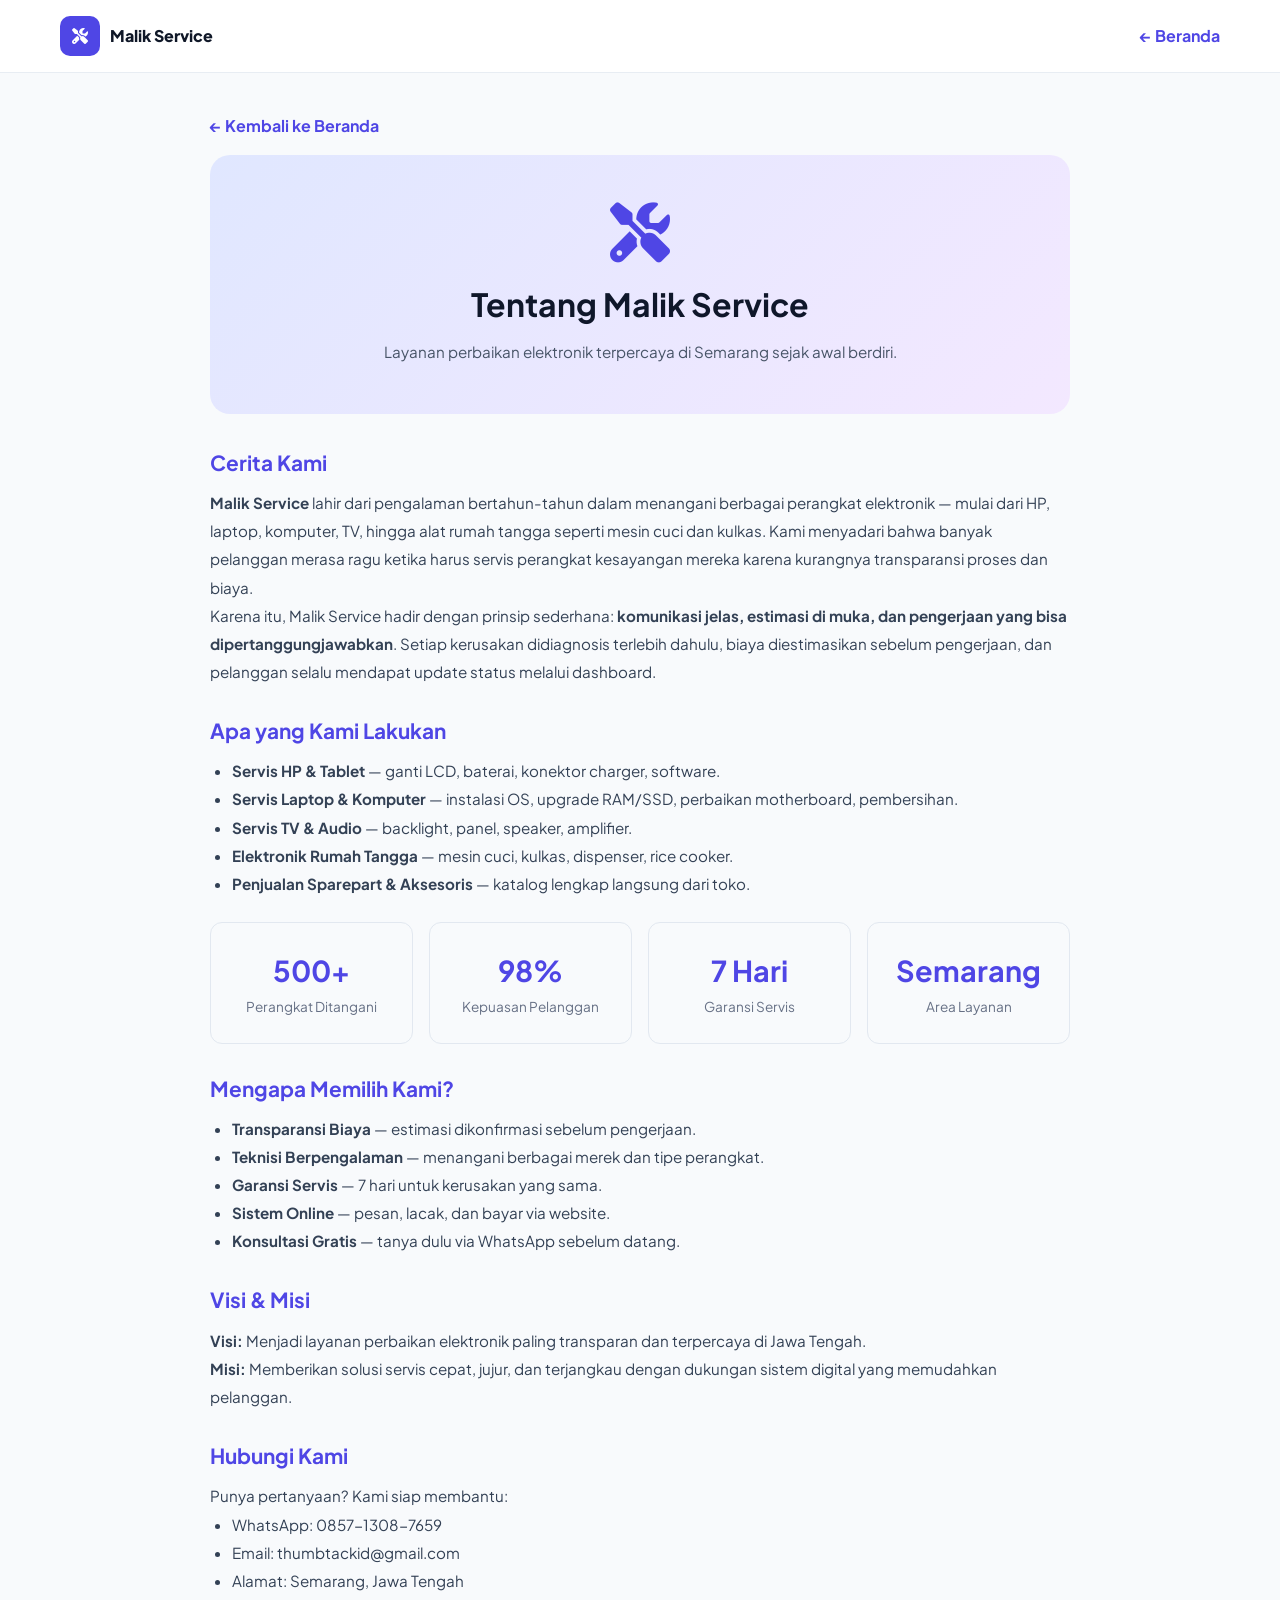
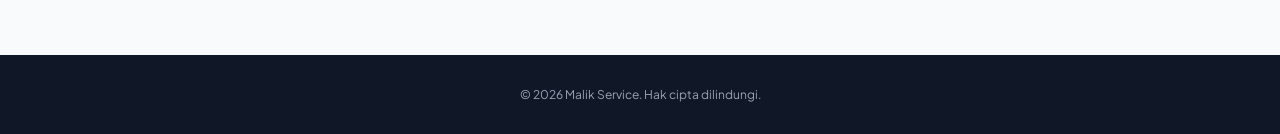
==== about.html @ 2bfe03bf "Add files via upload" ====
<!DOCTYPE html>
<html lang="id">
<head>
  <meta charset="UTF-8">
  <meta name="viewport" content="width=device-width, initial-scale=1.0">
  <title>Tentang Kami • Malik Service</title>
  <meta name="description" content="Tentang Malik Service — layanan perbaikan elektronik terpercaya di Semarang dengan teknisi berpengalaman.">
  <link rel="canonical" href="https://malikservice.my.id/about.html">
  <link rel="stylesheet" href="./css/style.css">
  <link rel="stylesheet" href="https://cdnjs.cloudflare.com/ajax/libs/font-awesome/6.5.1/css/all.min.css">
  <style>
    .about-wrap { max-width: 900px; margin: 40px auto; padding: 0 20px; }
    .about-wrap h1 { font-size: 2rem; margin-bottom: 8px; }
    .about-wrap h2 { font-size: 1.3rem; margin: 28px 0 10px; color: var(--primary); }
    .about-wrap p, .about-wrap li { font-size: 0.95rem; color: #334155; line-height: 1.85; }
    .about-wrap ul { margin-left: 22px; }
    .about-hero { background: linear-gradient(135deg, #e0e7ff, #f3e8ff); padding: 48px 24px; border-radius: 20px; text-align: center; margin-bottom: 32px; }
    .about-hero i { font-size: 60px; color: var(--primary); margin-bottom: 16px; }
    .back { display: inline-block; margin-bottom: 16px; color: var(--primary); font-weight: 700; text-decoration: none; }
    .grid-stats { display: grid; grid-template-columns: repeat(auto-fit, minmax(180px, 1fr)); gap: 16px; margin: 24px 0; }
    .stat-box { padding: 24px; border: 1px solid var(--border); border-radius: 12px; text-align: center; }
    .stat-box strong { display: block; font-size: 1.8rem; color: var(--primary); }
  </style>
</head>
<body>
  <nav class="navbar" style="position: sticky; top:0; background:#fff; z-index:10; border-bottom:1px solid #e8edf3;">
    <div class="container nav-inner" style="display:flex; justify-content:space-between; align-items:center; max-width:1200px; margin:auto; padding:16px 20px;">
      <a href="./index.html" class="brand" style="display:flex; align-items:center; gap:10px; font-weight:800; color:#101828; text-decoration:none;">
        <div style="width:40px; height:40px; background:#4f46e5; color:#fff; border-radius:10px; display:grid; place-items:center;"><i class="fa-solid fa-screwdriver-wrench"></i></div>
        Malik Service
      </a>
      <a href="./index.html" style="color:#4f46e5; font-weight:700; text-decoration:none;">← Beranda</a>
    </div>
  </nav>

  <main class="about-wrap">
    <a href="./index.html" class="back">← Kembali ke Beranda</a>

    <div class="about-hero">
      <i class="fa-solid fa-screwdriver-wrench"></i>
      <h1>Tentang Malik Service</h1>
      <p style="color: #475467;">Layanan perbaikan elektronik terpercaya di Semarang sejak awal berdiri.</p>
    </div>

    <h2>Cerita Kami</h2>
    <p><strong>Malik Service</strong> lahir dari pengalaman bertahun-tahun dalam menangani berbagai perangkat elektronik — mulai dari HP, laptop, komputer, TV, hingga alat rumah tangga seperti mesin cuci dan kulkas. Kami menyadari bahwa banyak pelanggan merasa ragu ketika harus servis perangkat kesayangan mereka karena kurangnya transparansi proses dan biaya.</p>
    <p>Karena itu, Malik Service hadir dengan prinsip sederhana: <strong>komunikasi jelas, estimasi di muka, dan pengerjaan yang bisa dipertanggungjawabkan</strong>. Setiap kerusakan didiagnosis terlebih dahulu, biaya diestimasikan sebelum pengerjaan, dan pelanggan selalu mendapat update status melalui dashboard.</p>

    <h2>Apa yang Kami Lakukan</h2>
    <ul>
      <li><strong>Servis HP & Tablet</strong> — ganti LCD, baterai, konektor charger, software.</li>
      <li><strong>Servis Laptop & Komputer</strong> — instalasi OS, upgrade RAM/SSD, perbaikan motherboard, pembersihan.</li>
      <li><strong>Servis TV & Audio</strong> — backlight, panel, speaker, amplifier.</li>
      <li><strong>Elektronik Rumah Tangga</strong> — mesin cuci, kulkas, dispenser, rice cooker.</li>
      <li><strong>Penjualan Sparepart & Aksesoris</strong> — katalog lengkap langsung dari toko.</li>
    </ul>

    <div class="grid-stats">
      <div class="stat-box"><strong>500+</strong><span style="color:#667085; font-size:0.85rem;">Perangkat Ditangani</span></div>
      <div class="stat-box"><strong>98%</strong><span style="color:#667085; font-size:0.85rem;">Kepuasan Pelanggan</span></div>
      <div class="stat-box"><strong>7 Hari</strong><span style="color:#667085; font-size:0.85rem;">Garansi Servis</span></div>
      <div class="stat-box"><strong>Semarang</strong><span style="color:#667085; font-size:0.85rem;">Area Layanan</span></div>
    </div>

    <h2>Mengapa Memilih Kami?</h2>
    <ul>
      <li><strong>Transparansi Biaya</strong> — estimasi dikonfirmasi sebelum pengerjaan.</li>
      <li><strong>Teknisi Berpengalaman</strong> — menangani berbagai merek dan tipe perangkat.</li>
      <li><strong>Garansi Servis</strong> — 7 hari untuk kerusakan yang sama.</li>
      <li><strong>Sistem Online</strong> — pesan, lacak, dan bayar via website.</li>
      <li><strong>Konsultasi Gratis</strong> — tanya dulu via WhatsApp sebelum datang.</li>
    </ul>

    <h2>Visi & Misi</h2>
    <p><strong>Visi:</strong> Menjadi layanan perbaikan elektronik paling transparan dan terpercaya di Jawa Tengah.</p>
    <p><strong>Misi:</strong> Memberikan solusi servis cepat, jujur, dan terjangkau dengan dukungan sistem digital yang memudahkan pelanggan.</p>

    <h2>Hubungi Kami</h2>
    <p>Punya pertanyaan? Kami siap membantu:</p>
    <ul>
      <li>WhatsApp: <a href="https://wa.me/6285713087659">0857-1308-7659</a></li>
      <li>Email: <a href="mailto:thumbtackid@gmail.com">thumbtackid@gmail.com</a></li>
      <li>Alamat: Semarang, Jawa Tengah</li>
    </ul>
  </main>

  <footer class="footer" style="background:#101828; color:#98a2b3; padding:30px 0; margin-top:60px; text-align:center; font-size:12px;">
    <div class="container">© 2026 Malik Service. Hak cipta dilindungi.</div>
  </footer>
</body>
</html>
---- css/style.css ----
@import url('https://fonts.googleapis.com/css2?family=Plus+Jakarta+Sans:wght@400;500;600;700;800&display=swap');

:root {
  --primary: #4f46e5;
  --primary-hover: #4338ca;
  --primary-light: #e0e7ff;
  --secondary: #0ea5e9;
  --bg-main: #f8fafc;
  --bg-card: #ffffff;
  --text-main: #0f172a;
  --text-muted: #64748b;
  --border: #e2e8f0;
  --success: #10b981;
  --warning: #f59e0b;
  --danger: #ef4444;
  --radius-md: 12px;
  --radius-lg: 20px;
  --shadow-sm: 0 1px 3px rgba(0,0,0,0.05);
  --shadow-md: 0 4px 6px -1px rgba(0,0,0,0.1), 0 2px 4px -1px rgba(0,0,0,0.06);
  --shadow-lg: 0 10px 15px -3px rgba(0,0,0,0.1), 0 4px 6px -2px rgba(0,0,0,0.05);
}

* { margin: 0; padding: 0; box-sizing: border-box; font-family: 'Plus Jakarta Sans', sans-serif; }
html, body { overflow-x: hidden; }
body { background-color: var(--bg-main); color: var(--text-main); line-height: 1.6; }
a { text-decoration: none; color: inherit; }
.hidden { display: none !important; }
.container { max-width: 1200px; margin: 0 auto; padding: 0 24px; }

/* ====== BUTTONS ====== */
.btn { display: inline-flex; align-items: center; justify-content: center; gap: 8px; padding: 12px 24px; border-radius: var(--radius-md); font-weight: 600; cursor: pointer; border: none; transition: all 0.3s cubic-bezier(0.4, 0, 0.2, 1); font-size: 0.95rem; }
.btn:active { transform: scale(0.95); }
.btn-primary { background: linear-gradient(135deg, var(--primary), #7c3aed); color: white; box-shadow: 0 4px 12px rgba(79, 70, 229, 0.3); }
.btn-primary:hover { box-shadow: 0 6px 20px rgba(79, 70, 229, 0.4); transform: translateY(-2px); }
.btn-outline { background: transparent; border: 2px solid var(--border); color: var(--text-main); }
.btn-outline:hover { border-color: var(--primary); color: var(--primary); background: var(--primary-light); transform: translateY(-2px); }
.btn-danger { background: #fee2e2; color: var(--danger); }
.btn-danger:hover { background: var(--danger); color: white; transform: translateY(-2px); }
.btn-block { width: 100%; }

/* ====== CARDS ====== */
.card { background: var(--bg-card); border-radius: var(--radius-lg); padding: 32px; box-shadow: var(--shadow-sm); border: 1px solid var(--border); transition: all 0.3s ease; }
.card:hover { box-shadow: var(--shadow-lg); transform: translateY(-2px); }

/* ====== FORMS ====== */
.field { margin-bottom: 20px; }
.field label { display: block; font-weight: 600; font-size: 0.9rem; margin-bottom: 8px; color: var(--text-main); }
.field input, .field select, .field textarea { width: 100%; padding: 14px; border: 1.5px solid var(--border); border-radius: var(--radius-md); font-size: 0.95rem; transition: all 0.2s; background: var(--bg-main); }
.field input:focus, .field select:focus, .field textarea:focus { outline: none; border-color: var(--primary); background: #fff; box-shadow: 0 0 0 4px var(--primary-light); }
.grid-2 { display: grid; grid-template-columns: 1fr 1fr; gap: 20px; }

/* ====== AUTH PAGE ====== */
.auth-body { min-height: 100vh; display: flex; align-items: center; justify-content: center; background: linear-gradient(135deg, #e0e7ff 0%, #f3e8ff 100%); }
.auth-card { background: rgba(255, 255, 255, 0.9); backdrop-filter: blur(20px); padding: 40px; border-radius: var(--radius-lg); box-shadow: var(--shadow-lg); width: 100%; max-width: 440px; border: 1px solid rgba(255,255,255,0.5); animation: fadeInUp 0.6s ease; }
.auth-tabs { display: flex; background: var(--bg-main); border-radius: var(--radius-md); padding: 6px; margin-bottom: 24px; }
.auth-tab { flex: 1; padding: 10px; border: none; background: transparent; font-weight: 600; cursor: pointer; border-radius: 8px; color: var(--text-muted); transition: 0.3s; }
.auth-tab.active { background: white; color: var(--primary); box-shadow: var(--shadow-sm); }

/* ====== APP LAYOUT (Dashboard) ====== */
.app-body { display: flex; min-height: 100vh; background: var(--bg-main); }
.sidebar { width: 280px; background: white; border-right: 1px solid var(--border); padding: 24px; display: flex; flex-direction: column; position: fixed; height: 100%; z-index: 10; transition: all 0.3s ease; overflow-y: auto; }
.sidebar .brand { font-size: 1.4rem; font-weight: 800; margin-bottom: 40px; display: flex; align-items: center; gap: 12px; color: var(--primary); }
.side-nav { display: flex; flex-direction: column; gap: 8px; flex: 1; }
.side-nav a { padding: 14px 16px; border-radius: var(--radius-md); color: var(--text-muted); font-weight: 600; display: flex; align-items: center; gap: 12px; transition: 0.2s; }
.side-nav a:hover, .side-nav a.active { background: var(--primary-light); color: var(--primary); transform: translateX(4px); }
.main { flex: 1; margin-left: 280px; padding: 40px; width: calc(100% - 280px); min-width: 0; }
.topbar { display: flex; justify-content: space-between; align-items: center; margin-bottom: 32px; }

/* ====== TABLES ====== */
.table-wrap { width: 100%; overflow-x: auto; -webkit-overflow-scrolling: touch; border-radius: var(--radius-md); border: 1px solid var(--border); }
.table { width: 100%; min-width: 800px; border-collapse: collapse; background: white; }
.table th { text-align: left; padding: 16px; font-size: 0.85rem; text-transform: uppercase; color: var(--text-muted); border-bottom: 1px solid var(--border); background: var(--bg-main); white-space: nowrap; }
.table td { padding: 16px; border-bottom: 1px solid var(--border); font-size: 0.95rem; vertical-align: middle; }
.table select { padding: 8px; border-radius: 8px; border: 1px solid var(--border); font-weight: 600; }

/* ====== STATUS BADGES ====== */
.badge { display: inline-block; white-space: nowrap; padding: 6px 12px; border-radius: 20px; font-size: 0.8rem; font-weight: 700; animation: fadeIn 0.3s ease; }
.badge-pending { background: #fef3c7; color: #b45309; }
.badge-progress { background: #e0f2fe; color: #0369a1; }
.badge-done { background: #dcfce7; color: #15803d; }
.badge-danger { background: #fee2e2; color: #b91c1c; }

/* ====== CHAT WIDGET ====== */
.chat-container { display: flex; flex-direction: column; height: 450px; }
.chat-box { flex: 1; overflow-y: auto; padding: 20px; background: var(--bg-main); border-radius: var(--radius-md); display: flex; flex-direction: column; gap: 16px; margin-bottom: 16px; border: 1px solid var(--border); }
.chat-msg { max-width: 75%; padding: 14px 18px; border-radius: 20px; font-size: 0.95rem; box-shadow: var(--shadow-sm); position: relative; animation: popIn 0.3s ease; }
.chat-me { align-self: flex-end; background: var(--primary); color: white; border-bottom-right-radius: 4px; }
.chat-them { align-self: flex-start; background: white; border: 1px solid var(--border); border-bottom-left-radius: 4px; }
.chat-input { display: flex; gap: 12px; }

/* ====== MODAL CHECKOUT ====== */
.modal-overlay { position: fixed; top: 0; left: 0; right: 0; bottom: 0; background: rgba(0,0,0,0.5); z-index: 1000; display: flex; align-items: center; justify-content: center; padding: 16px; backdrop-filter: blur(4px); animation: fadeIn 0.3s ease; }
.modal-box { background: white; border-radius: 20px; width: 100%; max-width: 500px; max-height: 90vh; overflow-y: auto; box-shadow: 0 20px 40px rgba(0,0,0,0.2); animation: slideUp 0.4s cubic-bezier(0.16, 1, 0.3, 1); }
.modal-head { padding: 20px 24px; border-bottom: 1px solid var(--border); display: flex; justify-content: space-between; align-items: center; }
.modal-head h3 { font-size: 1.1rem; display: flex; align-items: center; gap: 8px; }
.modal-close { background: none; border: none; font-size: 1.5rem; cursor: pointer; color: var(--text-muted); line-height: 1; transition: 0.2s; }
.modal-close:hover { color: var(--danger); transform: rotate(90deg); }
.modal-body { padding: 24px; }
.modal-foot { padding: 16px 24px; border-top: 1px solid var(--border); display: flex; gap: 12px; justify-content: flex-end; }
.checkout-summary { background: var(--bg-main); padding: 16px; border-radius: 12px; margin-bottom: 20px; font-size: 0.9rem; border: 1px solid var(--border); }
.qris-frame { text-align: center; padding: 20px; border: 2px dashed var(--primary-light); border-radius: 16px; background: #f8faff; }
.qris-frame img { max-width: 250px; width: 100%; border-radius: 12px; border: 4px solid white; box-shadow: var(--shadow-md); transition: transform 0.3s; }
.qris-frame img:hover { transform: scale(1.05); }
.riwayat-card { border: 1px solid var(--border); padding: 20px; border-radius: 12px; display: flex; justify-content: space-between; align-items: center; background: white; flex-wrap: wrap; gap: 12px; box-shadow: var(--shadow-sm); transition: all 0.3s ease; }
.riwayat-card:hover { box-shadow: var(--shadow-md); transform: translateY(-2px); border-color: var(--primary-light); }

/* ====== TIMELINE LACAK SERVIS ====== */
.timeline { position: relative; padding-left: 30px; margin-top: 20px; }
.timeline::before { content: ''; position: absolute; left: 10px; top: 0; bottom: 0; width: 2px; background: var(--border); }
.timeline-item { position: relative; margin-bottom: 24px; }
.timeline-dot { position: absolute; left: -30px; top: 4px; width: 22px; height: 22px; border-radius: 50%; background: white; border: 3px solid var(--border); z-index: 1; transition: 0.3s; }
.timeline-item.active .timeline-dot { border-color: var(--primary); background: var(--primary-light); box-shadow: 0 0 0 4px rgba(79, 70, 229, 0.2); }
.timeline-item.done .timeline-dot { border-color: var(--success); background: var(--success); }
.timeline-content { background: var(--bg-main); padding: 16px; border-radius: 12px; border: 1px solid var(--border); }
.timeline-item.active .timeline-content { border-color: var(--primary); background: white; box-shadow: var(--shadow-sm); }

/* ====== NOTA (PRINT PDF) ====== */
.nota { background: white; max-width: 400px; margin: 0 auto; padding: 32px; font-family: 'Courier New', monospace; color: #000; border: 2px dashed #000; }
@media print {
  body * { visibility: hidden; }
  .nota, .nota * { visibility: visible; }
  .nota { position: absolute; left: 0; top: 0; border: none; }
  .no-print { display: none !important; }
}

/* ====== ANIMATIONS ====== */
@keyframes fadeIn { from { opacity: 0; } to { opacity: 1; } }
@keyframes fadeInUp { from { opacity: 0; transform: translateY(20px); } to { opacity: 1; transform: translateY(0); } }
@keyframes slideUp { from { opacity: 0; transform: translateY(40px); } to { opacity: 1; transform: translateY(0); } }
@keyframes popIn { from { opacity: 0; transform: scale(0.9); } to { opacity: 1; transform: scale(1); } }

.animate-in { animation: fadeInUp 0.6s cubic-bezier(0.16, 1, 0.3, 1) forwards; opacity: 0; }
.delay-1 { animation-delay: 0.1s; }
.delay-2 { animation-delay: 0.2s; }
.delay-3 { animation-delay: 0.3s; }
.delay-4 { animation-delay: 0.4s; }

/* ====== DASHBOARD DARK MODE (ADMIN) ====== */
.dashboard-dark { background: #0f172a; color: #f8fafc; padding: 24px; border-radius: var(--radius-lg); margin-bottom: 24px; }
.stat-card-dark { background: #1e293b; border: 1px solid #334155; border-radius: 16px; padding: 24px; display: flex; flex-direction: column; gap: 8px; position: relative; transition: all 0.3s ease; }
.stat-card-dark:hover { transform: translateY(-5px) scale(1.02); box-shadow: 0 10px 25px rgba(0, 0, 0, 0.4); border-color: #4f46e5; }
.stat-card-dark h4 { font-size: 0.85rem; color: #94a3b8; font-weight: 600; text-transform: uppercase; letter-spacing: 0.5px; }
.stat-card-dark .value { font-size: 2rem; font-weight: 800; color: #f8fafc; }
.stat-badge { display: inline-flex; align-items: center; gap: 4px; font-size: 0.75rem; font-weight: 700; padding: 4px 8px; border-radius: 20px; margin-top: 8px; }
.stat-badge.up { background: rgba(16, 185, 129, 0.15); color: #10b981; }
.stat-badge.down { background: rgba(239, 68, 68, 0.15); color: #ef4444; }
.stat-badge-text { font-size: 0.75rem; color: #64748b; margin-left: 6px; font-weight: 500; }
.chart-container-dark { background: #1e293b; border: 1px solid #334155; border-radius: 16px; padding: 24px; margin-top: 24px; transition: all 0.3s ease; }
.chart-container-dark:hover { box-shadow: 0 10px 30px rgba(0, 0, 0, 0.3); }
.chart-header { display: flex; justify-content: space-between; align-items: center; margin-bottom: 20px; flex-wrap: wrap; gap: 12px; }
.chart-header h3 { font-size: 1.1rem; color: #f8fafc; margin: 0; }
.chart-header p { font-size: 0.85rem; color: #94a3b8; margin: 4px 0 0 0; }
.chart-filters { display: flex; background: #0f172a; border-radius: 10px; padding: 4px; }
.chart-filters button { background: transparent; border: none; color: #94a3b8; padding: 6px 16px; font-size: 0.85rem; font-weight: 600; border-radius: 8px; cursor: pointer; transition: 0.2s; }
.chart-filters button.active { background: #4f46e5; color: white; }

/* ====== BANNER IKLAN ====== */
.banner-wrapper {
  width: 100%;
  height: 250px;
  overflow: hidden;
  border-radius: 12px;
  box-shadow: var(--shadow);
  background: #f8fafc;
  position: relative;
}
.banner-wrapper img {
  width: 100%;
  height: auto;
  object-fit: cover;
  display: block;
}

/* ====== MODAL ARTIKEL ====== */
.modal-artikel-overlay {
  position: fixed; top: 0; left: 0; right: 0; bottom: 0;
  background: rgba(0,0,0,0.7); z-index: 2000;
  display: flex; align-items: center; justify-content: center;
  padding: 20px; backdrop-filter: blur(5px);
  animation: fadeIn 0.25s ease;
}
.modal-artikel-box {
  background: white; border-radius: 20px; width: 100%; max-width: 720px;
  max-height: 90vh; overflow-y: auto; box-shadow: 0 20px 40px rgba(0,0,0,0.3);
  animation: slideUp 0.4s ease;
}
.modal-artikel-head {
  position: sticky; top: 0; background: white; z-index: 1;
  padding: 20px 24px; border-bottom: 1px solid var(--border);
  display: flex; justify-content: space-between; align-items: center; gap: 12px;
}
.modal-artikel-head h2 { font-size: 1.15rem; margin: 0; line-height: 1.4; }
.modal-artikel-close {
  background: none; border: none; font-size: 1.8rem; cursor: pointer;
  color: var(--text-muted); line-height: 1; transition: 0.2s; flex-shrink: 0;
}
.modal-artikel-close:hover { color: var(--danger); transform: rotate(90deg); }
.modal-artikel-body { padding: 24px; }
.modal-artikel-body img {
  width: 100%; max-height: 350px; object-fit: cover;
  border-radius: 12px; margin-bottom: 20px;
}
.modal-artikel-body .artikel-konten {
  font-size: 1rem; color: var(--text-main); line-height: 1.85;
}
.modal-artikel-body .artikel-konten p { margin-bottom: 14px; }
.modal-artikel-body .artikel-konten h1,
.modal-artikel-body .artikel-konten h2,
.modal-artikel-body .artikel-konten h3 {
  margin: 18px 0 10px; line-height: 1.4;
}
.modal-artikel-body .artikel-konten ul,
.modal-artikel-body .artikel-konten ol {
  margin: 0 0 14px 22px;
}

/* ====== RESPONSIVE ====== */
@media (max-width: 768px) {
  .app-body { flex-direction: column; }
  .sidebar { width: 100%; height: auto; position: relative; padding: 16px; flex-direction: column; align-items: flex-start; border-right: none; border-bottom: 1px solid var(--border); }
  .sidebar .brand { margin-bottom: 16px; }
  .side-nav { flex-direction: row; overflow-x: auto; width: 100%; padding-bottom: 8px; gap: 8px; }
  .side-nav a { padding: 8px 16px; white-space: nowrap; font-size: 0.9rem; }
  .sidebar > div:last-child { width: 100%; padding-top: 16px; }
  
  .main { margin-left: 0; padding: 20px 16px; width: 100%; }
  .grid-2 { grid-template-columns: 1fr; }
  .table th, .table td { padding: 12px 8px; font-size: 0.85rem; }
}
/* ====== PERBAIKAN TAMBAHAN ====== */
.brand small {
  display: block;
  color: #98a2b3;
  font-size: 9px;
  letter-spacing: 1.6px;
  line-height: 1.2;
  font-weight: 700;
}
.footer .brand small { color: #98a2b3 !important; }

/* Fallback logo: sembunyikan img kosong */
img.brand-logo:not([src]), img.brand-logo[src=""] { display: none; }

/* Cookie consent banner */
.cookie-banner {
  position: fixed;
  bottom: 16px;
  left: 16px;
  right: 16px;
  max-width: 480px;
  margin: auto;
  background: #101828;
  color: #f8fafc;
  padding: 16px 20px;
  border-radius: 14px;
  box-shadow: 0 10px 30px rgba(0,0,0,0.3);
  z-index: 9999;
  font-size: 13px;
  display: flex;
  flex-direction: column;
  gap: 10px;
  animation: slideUp 0.4s ease;
}
.cookie-banner a { color: #a5b4fc; font-weight: 700; }
.cookie-banner button {
  align-self: flex-end;
  padding: 8px 18px;
  background: #4f46e5;
  color: #fff;
  border: none;
  border-radius: 8px;
  font-weight: 700;
  cursor: pointer;
}
.cookie-banner button:hover { background: #4338ca; }
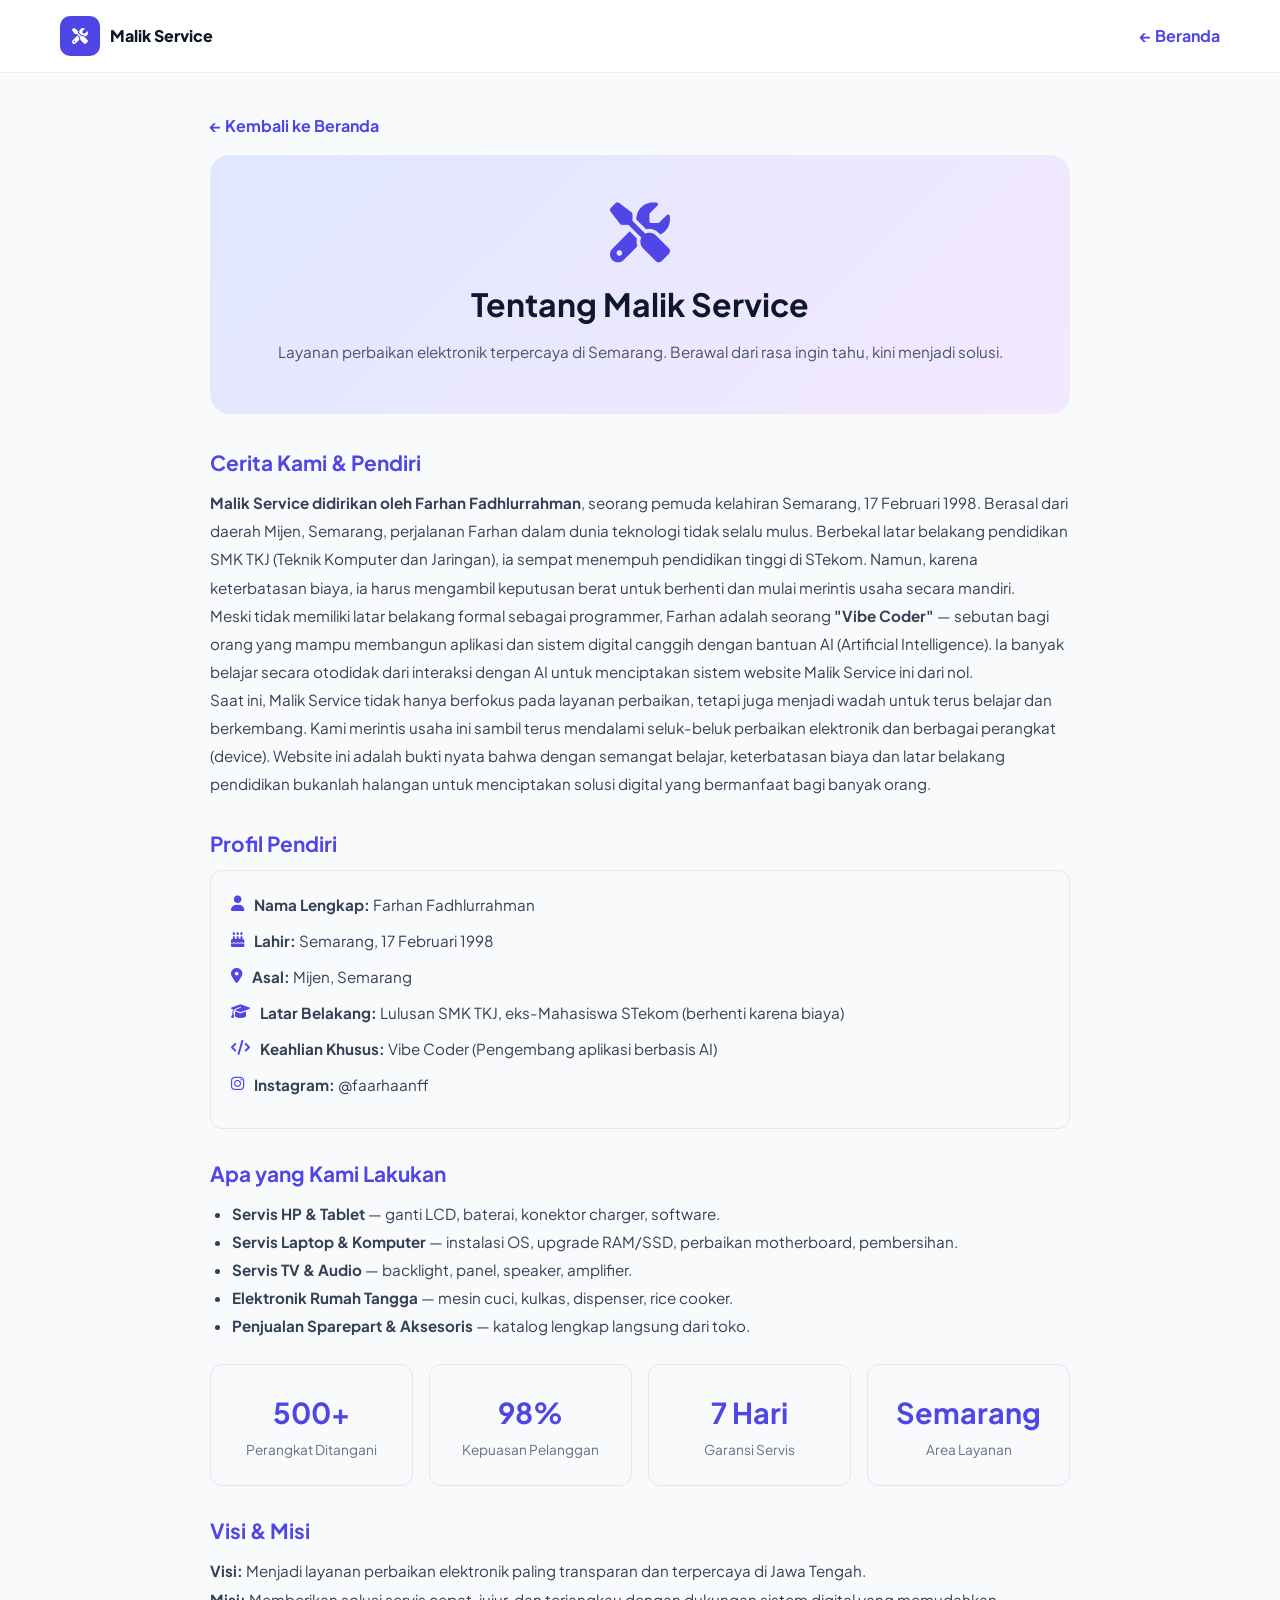
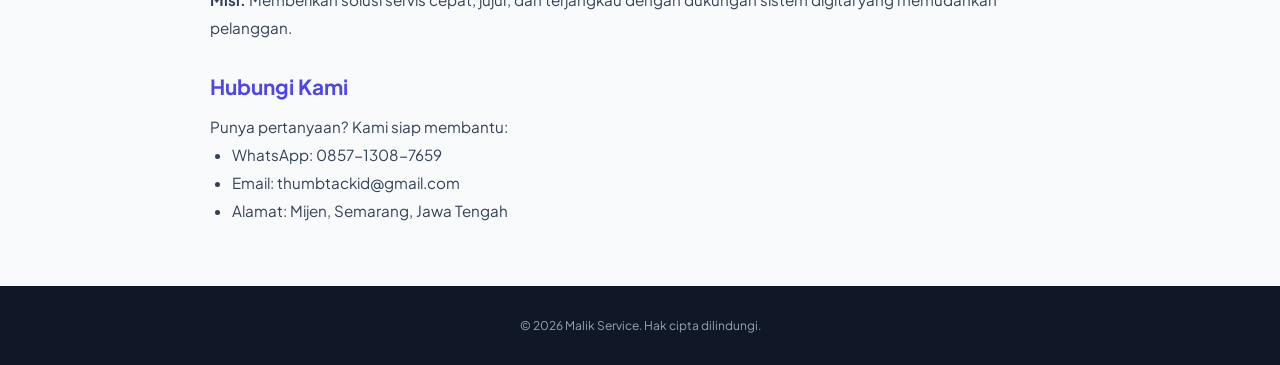
==== commit a356f85d: "Add files via upload" ====
--- a/about.html
+++ b/about.html
@@ -4,8 +4,13 @@
   <meta charset="UTF-8">
   <meta name="viewport" content="width=device-width, initial-scale=1.0">
   <title>Tentang Kami • Malik Service</title>
-  <meta name="description" content="Tentang Malik Service — layanan perbaikan elektronik terpercaya di Semarang dengan teknisi berpengalaman.">
+  <meta name="description" content="Tentang Malik Service — layanan perbaikan elektronik terpercaya di Semarang. Didirikan oleh Farhan Fadhlurrahman, teknisi muda lulusan SMK TKJ.">
   <link rel="canonical" href="https://malikservice.my.id/about.html">
+  
+  <!-- FAVICON -->
+  <link rel="icon" type="image/png" href="./favicon.png">
+  <link rel="apple-touch-icon" href="./favicon.png">
+
   <link rel="stylesheet" href="./css/style.css">
   <link rel="stylesheet" href="https://cdnjs.cloudflare.com/ajax/libs/font-awesome/6.5.1/css/all.min.css">
   <style>
@@ -20,6 +25,10 @@
     .grid-stats { display: grid; grid-template-columns: repeat(auto-fit, minmax(180px, 1fr)); gap: 16px; margin: 24px 0; }
     .stat-box { padding: 24px; border: 1px solid var(--border); border-radius: 12px; text-align: center; }
     .stat-box strong { display: block; font-size: 1.8rem; color: var(--primary); }
+    .bio-box { background: #f8fafc; border: 1px solid #e2e8f0; border-radius: 12px; padding: 20px; margin-bottom: 20px; }
+    .bio-box ul { list-style-type: none; margin-left: 0; padding-left: 0; }
+    .bio-box li { margin-bottom: 8px; display: flex; align-items: start; gap: 10px; }
+    .bio-box li i { color: var(--primary); margin-top: 5px; }
   </style>
 </head>
 <body>
@@ -39,12 +48,28 @@
     <div class="about-hero">
       <i class="fa-solid fa-screwdriver-wrench"></i>
       <h1>Tentang Malik Service</h1>
-      <p style="color: #475467;">Layanan perbaikan elektronik terpercaya di Semarang sejak awal berdiri.</p>
+      <p style="color: #475467;">Layanan perbaikan elektronik terpercaya di Semarang. Berawal dari rasa ingin tahu, kini menjadi solusi.</p>
     </div>
 
-    <h2>Cerita Kami</h2>
-    <p><strong>Malik Service</strong> lahir dari pengalaman bertahun-tahun dalam menangani berbagai perangkat elektronik — mulai dari HP, laptop, komputer, TV, hingga alat rumah tangga seperti mesin cuci dan kulkas. Kami menyadari bahwa banyak pelanggan merasa ragu ketika harus servis perangkat kesayangan mereka karena kurangnya transparansi proses dan biaya.</p>
-    <p>Karena itu, Malik Service hadir dengan prinsip sederhana: <strong>komunikasi jelas, estimasi di muka, dan pengerjaan yang bisa dipertanggungjawabkan</strong>. Setiap kerusakan didiagnosis terlebih dahulu, biaya diestimasikan sebelum pengerjaan, dan pelanggan selalu mendapat update status melalui dashboard.</p>
+    <h2>Cerita Kami & Pendiri</h2>
+    <!-- CERITA ASLI UNTUK GOOGLE & ADSENSE -->
+    <p><strong>Malik Service didirikan oleh Farhan Fadhlurrahman</strong>, seorang pemuda kelahiran Semarang, 17 Februari 1998. Berasal dari daerah Mijen, Semarang, perjalanan Farhan dalam dunia teknologi tidak selalu mulus. Berbekal latar belakang pendidikan SMK TKJ (Teknik Komputer dan Jaringan), ia sempat menempuh pendidikan tinggi di STekom. Namun, karena keterbatasan biaya, ia harus mengambil keputusan berat untuk berhenti dan mulai merintis usaha secara mandiri.</p>
+    
+    <p>Meski tidak memiliki latar belakang formal sebagai programmer, Farhan adalah seorang <strong>"Vibe Coder"</strong> — sebutan bagi orang yang mampu membangun aplikasi dan sistem digital canggih dengan bantuan AI (Artificial Intelligence). Ia banyak belajar secara otodidak dari interaksi dengan AI untuk menciptakan sistem website Malik Service ini dari nol.</p>
+
+    <p>Saat ini, Malik Service tidak hanya berfokus pada layanan perbaikan, tetapi juga menjadi wadah untuk terus belajar dan berkembang. Kami merintis usaha ini sambil terus mendalami seluk-beluk perbaikan elektronik dan berbagai perangkat (device). Website ini adalah bukti nyata bahwa dengan semangat belajar, keterbatasan biaya dan latar belakang pendidikan bukanlah halangan untuk menciptakan solusi digital yang bermanfaat bagi banyak orang.</p>
+
+    <h2>Profil Pendiri</h2>
+    <div class="bio-box">
+      <ul>
+        <li><i class="fa-solid fa-user"></i> <span><strong>Nama Lengkap:</strong> Farhan Fadhlurrahman</span></li>
+        <li><i class="fa-solid fa-cake-candles"></i> <span><strong>Lahir:</strong> Semarang, 17 Februari 1998</span></li>
+        <li><i class="fa-solid fa-location-dot"></i> <span><strong>Asal:</strong> Mijen, Semarang</span></li>
+        <li><i class="fa-solid fa-graduation-cap"></i> <span><strong>Latar Belakang:</strong> Lulusan SMK TKJ, eks-Mahasiswa STekom (berhenti karena biaya)</span></li>
+        <li><i class="fa-solid fa-code"></i> <span><strong>Keahlian Khusus:</strong> Vibe Coder (Pengembang aplikasi berbasis AI)</span></li>
+        <li><i class="fa-brands fa-instagram"></i> <span><strong>Instagram:</strong> <a href="https://www.instagram.com/faarhaanff/" target="_blank" rel="noopener">@faarhaanff</a></span></li>
+      </ul>
+    </div>
 
     <h2>Apa yang Kami Lakukan</h2>
     <ul>
@@ -62,15 +87,6 @@
       <div class="stat-box"><strong>Semarang</strong><span style="color:#667085; font-size:0.85rem;">Area Layanan</span></div>
     </div>
 
-    <h2>Mengapa Memilih Kami?</h2>
-    <ul>
-      <li><strong>Transparansi Biaya</strong> — estimasi dikonfirmasi sebelum pengerjaan.</li>
-      <li><strong>Teknisi Berpengalaman</strong> — menangani berbagai merek dan tipe perangkat.</li>
-      <li><strong>Garansi Servis</strong> — 7 hari untuk kerusakan yang sama.</li>
-      <li><strong>Sistem Online</strong> — pesan, lacak, dan bayar via website.</li>
-      <li><strong>Konsultasi Gratis</strong> — tanya dulu via WhatsApp sebelum datang.</li>
-    </ul>
-
     <h2>Visi & Misi</h2>
     <p><strong>Visi:</strong> Menjadi layanan perbaikan elektronik paling transparan dan terpercaya di Jawa Tengah.</p>
     <p><strong>Misi:</strong> Memberikan solusi servis cepat, jujur, dan terjangkau dengan dukungan sistem digital yang memudahkan pelanggan.</p>
@@ -80,7 +96,7 @@
     <ul>
       <li>WhatsApp: <a href="https://wa.me/6285713087659">0857-1308-7659</a></li>
       <li>Email: <a href="mailto:thumbtackid@gmail.com">thumbtackid@gmail.com</a></li>
-      <li>Alamat: Semarang, Jawa Tengah</li>
+      <li>Alamat: Mijen, Semarang, Jawa Tengah</li>
     </ul>
   </main>
 
